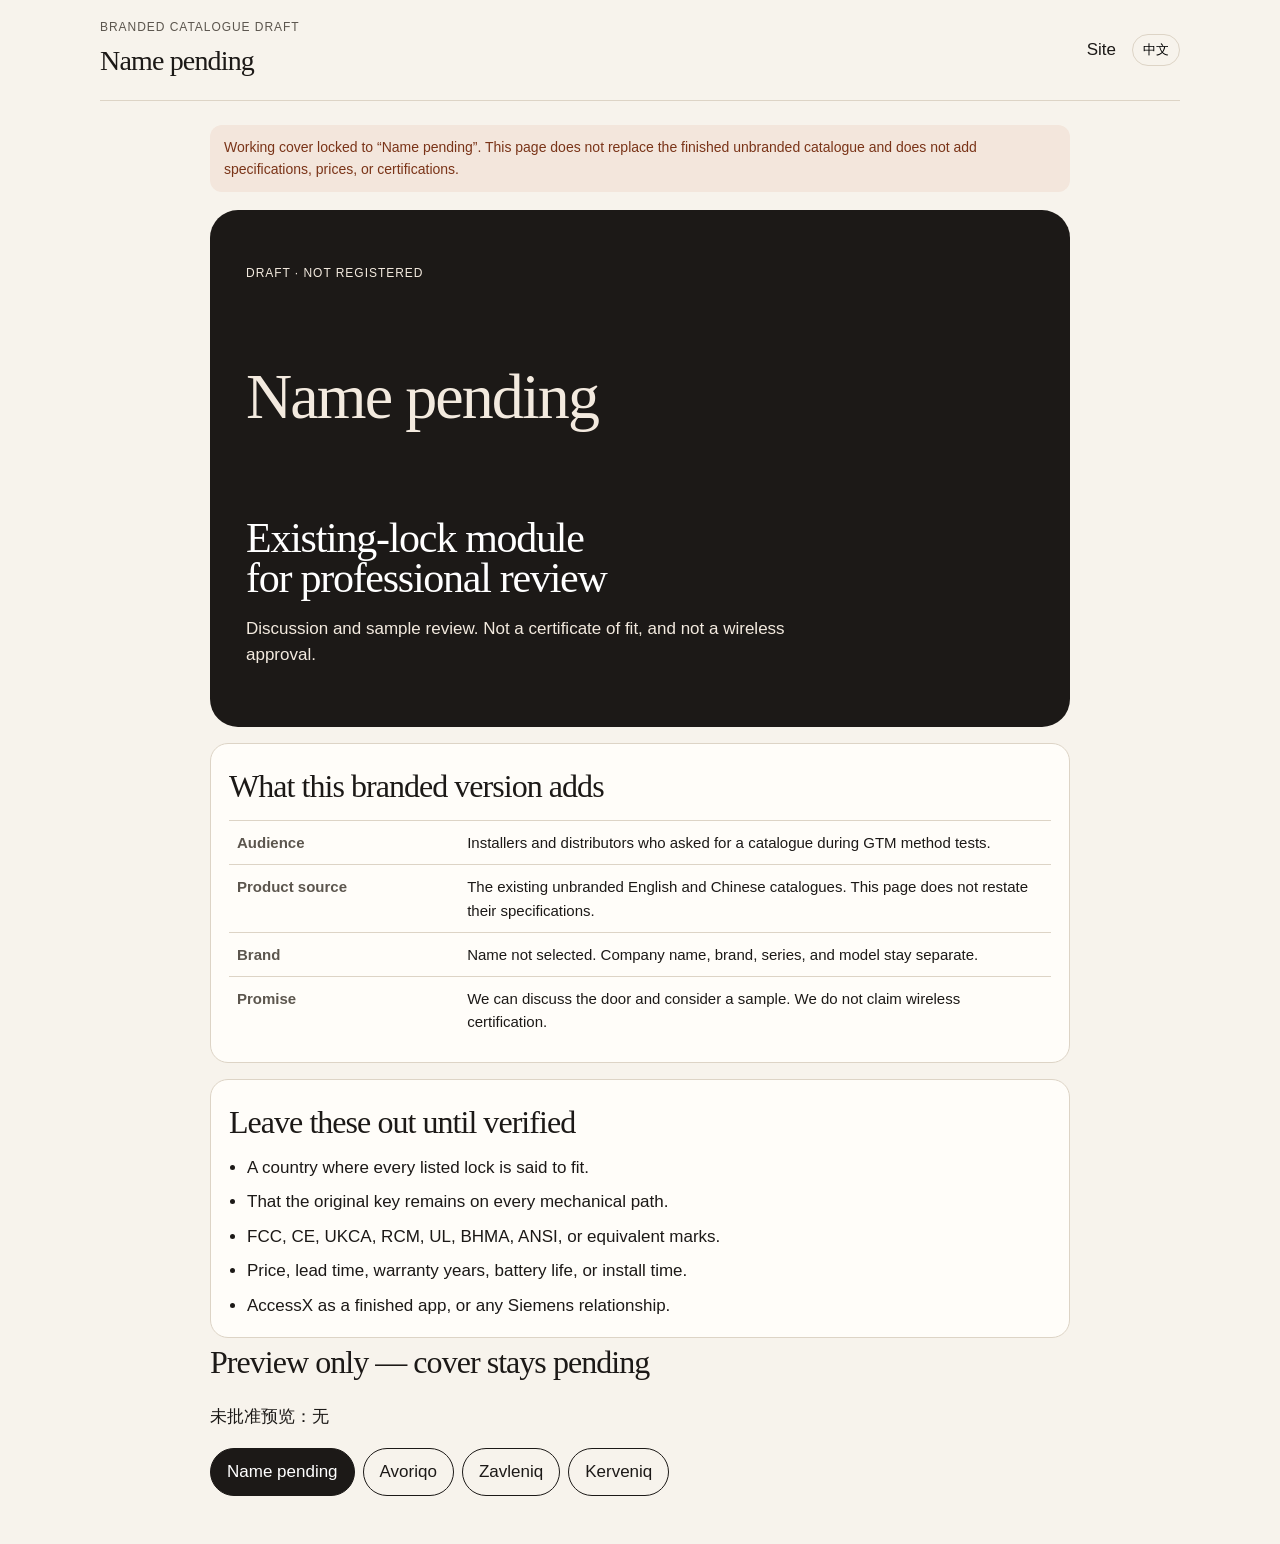
==== 60_website/catalog.html @ 026b2df5 "S10: 工作分支留档总览、品牌草稿和网站，不合并 main 把尚未入库的导航、候选名和问法抽取步骤提交到当前分支。网站草稿 5 个文件一并入库。不改默认分支。  Co-authored-by: ar" ====
<!DOCTYPE html>
<html lang="en" data-lang="en">
<head>
  <meta charset="utf-8">
  <meta name="viewport" content="width=device-width, initial-scale=1">
  <title>Branded catalogue draft</title>
  <link rel="stylesheet" href="styles.css">
</head>
<body>
  <header class="wrap top no-print">
    <a class="brand-lockup" href="index.html">
      <span class="eyebrow en">Branded catalogue draft</span>
      <span class="eyebrow zh">品牌目录草稿</span>
      <span class="wordmark" id="wordmark">Name pending</span>
    </a>
    <nav>
      <a href="index.html"><span class="en">Site</span><span class="zh">网站</span></a>
      <button class="lang" type="button" id="lang">中文</button>
    </nav>
  </header>

  <main class="catalog">
    <p class="banner no-print">
      <span class="en">Working cover locked to “Name pending”. This page does not replace the finished unbranded catalogue and does not add specifications, prices, or certifications.</span>
      <span class="zh">本版封面锁定为“Name pending”。本页不替换已完成的无品牌目录，也不新增规格、价格或认证。</span>
    </p>

    <section class="cover">
      <div>
        <p class="eyebrow">Draft · not registered</p>
        <p class="wordmark" id="cover-mark">Name pending</p>
      </div>
      <div>
        <h1 class="en" style="font-size:42px">Existing-lock module<br>for professional review</h1>
        <h1 class="zh" style="font-size:42px">现有门锁加装模组<br>供专业评估</h1>
        <p class="en">Discussion and sample review. Not a certificate of fit, and not a wireless approval.</p>
        <p class="zh">用于讨论和样品评估。不是适配证书，也不是无线认证。</p>
      </div>
    </section>

    <section class="sheet page">
      <h2 class="en">What this branded version adds</h2>
      <h2 class="zh">品牌版增加什么</h2>
      <table>
        <tr>
          <th class="en">Audience</th><th class="zh">受众</th>
          <td class="en">Installers and distributors who asked for a catalogue during GTM method tests.</td>
          <td class="zh">在 GTM 方法测试中索取过目录的安装商和分销。</td>
        </tr>
        <tr>
          <th class="en">Product source</th><th class="zh">产品来源</th>
          <td class="en">The existing unbranded English and Chinese catalogues. This page does not restate their specifications.</td>
          <td class="zh">已完成的无品牌英、中目录。本页不重写其中的规格。</td>
        </tr>
        <tr>
          <th class="en">Brand</th><th class="zh">品牌</th>
          <td class="en">Name not selected. Company name, brand, series, and model stay separate.</td>
          <td class="zh">名字未选定。公司名、品牌、系列和型号仍分开。</td>
        </tr>
        <tr>
          <th class="en">Promise</th><th class="zh">承诺</th>
          <td class="en">We can discuss the door and consider a sample. We do not claim wireless certification.</td>
          <td class="zh">可以讨论这扇门，并考虑样品。不声称无线认证。</td>
        </tr>
      </table>
    </section>

    <section class="sheet page">
      <h2 class="en">Leave these out until verified</h2>
      <h2 class="zh">核实前不要写</h2>
      <ul class="no-list">
        <li class="en">A country where every listed lock is said to fit.</li>
        <li class="zh">声称某个国家的所列锁型全部适用。</li>
        <li class="en">That the original key remains on every mechanical path.</li>
        <li class="zh">所有机械路径都保留原钥匙。</li>
        <li class="en">FCC, CE, UKCA, RCM, UL, BHMA, ANSI, or equivalent marks.</li>
        <li class="zh">FCC、CE、UKCA、RCM、UL、BHMA、ANSI 或同等标志。</li>
        <li class="en">Price, lead time, warranty years, battery life, or install time.</li>
        <li class="zh">价格、交期、质保年限、续航或安装时长。</li>
        <li class="en">AccessX as a finished app, or any Siemens relationship.</li>
        <li class="zh">把 AccessX 写成成品 App，或写成与西门子的关系。</li>
      </ul>
    </section>

    <section class="no-print">
      <h2 class="en">Preview only — cover stays pending</h2>
      <h2 class="zh">只供预览，封面仍未定</h2>
      <p id="preview-line">未批准预览：无</p>
      <div class="choices" id="choices">
        <button class="choice" type="button" data-brand="pending" aria-pressed="true">Name pending</button>
        <button class="choice" type="button" data-brand="avoriqo">Avoriqo</button>
        <button class="choice" type="button" data-brand="zavleniq">Zavleniq</button>
        <button class="choice" type="button" data-brand="kerveniq">Kerveniq</button>
      </div>
    </section>
  </main>
  <script src="site.js"></script>
</body>
</html>
---- 60_website/styles.css ----
:root {
  --ink: #1c1917;
  --muted: #5c564e;
  --line: #ddd4c6;
  --paper: #f7f3ec;
  --card: #fffdf9;
  --copper: #8d4b2d;
  --copper-soft: #f3e6dc;
  --warn: #7a3418;
  --shadow: 0 18px 40px rgba(28, 25, 23, 0.06);
  --serif: "Iowan Old Style", "Palatino Linotype", Palatino, Georgia, serif;
  --sans: "Avenir Next", "Segoe UI", "PingFang SC", "Noto Sans SC", sans-serif;
}

* { box-sizing: border-box; }
html { scroll-behavior: smooth; }
body {
  margin: 0;
  color: var(--ink);
  background: var(--paper);
  font-family: var(--sans);
  font-size: 17px;
  line-height: 1.55;
}
a { color: var(--copper); }
img { max-width: 100%; }

.wrap { width: min(1080px, calc(100% - 32px)); margin: 0 auto; }
.top {
  display: flex;
  justify-content: space-between;
  gap: 16px;
  align-items: center;
  padding: 18px 0;
  border-bottom: 1px solid var(--line);
}
.brand-lockup { display: flex; flex-direction: column; gap: 2px; text-decoration: none; color: inherit; }
.wordmark { font-family: var(--serif); font-size: 28px; letter-spacing: -0.03em; }
.eyebrow { color: var(--muted); font-size: 12px; letter-spacing: 0.08em; text-transform: uppercase; }
nav { display: flex; gap: 16px; align-items: center; flex-wrap: wrap; }
nav a { text-decoration: none; color: var(--ink); }
.lang { border: 1px solid var(--line); background: transparent; border-radius: 999px; padding: 6px 10px; cursor: pointer; }

.banner, .draft-note {
  background: var(--copper-soft);
  color: var(--warn);
  border-radius: 12px;
  padding: 12px 14px;
  margin: 18px 0;
  font-size: 14px;
}
.hero { display: grid; grid-template-columns: 1.3fr 0.7fr; gap: 28px; padding: 36px 0 18px; }
h1, h2, h3 { font-family: var(--serif); font-weight: 500; letter-spacing: -0.03em; }
h1 { font-size: clamp(40px, 6vw, 68px); line-height: 0.96; margin: 8px 0 14px; }
h2 { font-size: 32px; margin: 0 0 8px; }
.lede { font-size: 19px; max-width: 42rem; }
.actions { display: flex; gap: 10px; flex-wrap: wrap; margin-top: 18px; }
.button, button.choice {
  border-radius: 999px;
  padding: 10px 16px;
  text-decoration: none;
  border: 1px solid var(--ink);
  color: var(--ink);
  background: transparent;
  cursor: pointer;
  font: inherit;
}
.button.solid, button.choice[aria-pressed="true"] { background: var(--ink); color: white; }

.glyph {
  background: var(--card);
  border: 1px solid var(--line);
  border-radius: 28px;
  min-height: 280px;
  box-shadow: var(--shadow);
  display: grid;
  place-items: center;
  position: relative;
}
.glyph svg { width: min(220px, 70%); height: auto; }
.glyph figcaption { position: absolute; left: 16px; bottom: 14px; color: var(--muted); font-size: 12px; }

.grid { display: grid; grid-template-columns: repeat(3, 1fr); gap: 14px; padding: 10px 0 28px; }
.card, .sheet {
  background: var(--card);
  border: 1px solid var(--line);
  border-radius: 18px;
  padding: 18px;
}
.card h3 { margin-top: 0; }
.no-list { margin: 0; padding-left: 18px; }
.no-list li + li { margin-top: 8px; }

.choices { display: flex; gap: 8px; flex-wrap: wrap; margin: 12px 0 18px; }
footer { border-top: 1px solid var(--line); color: var(--muted); font-size: 13px; padding: 22px 0 40px; }

.catalog { width: min(860px, calc(100% - 32px)); margin: 24px auto 48px; }
.cover {
  background: var(--ink);
  color: white;
  border-radius: 28px;
  padding: 42px 36px;
  min-height: 420px;
  display: flex;
  flex-direction: column;
  justify-content: space-between;
}
.cover .wordmark { font-size: 64px; }
.cover p { max-width: 36rem; color: #f3eadf; }
.page { margin-top: 16px; }
table { width: 100%; border-collapse: collapse; font-size: 15px; }
th, td { text-align: left; vertical-align: top; border-top: 1px solid var(--line); padding: 10px 8px; }
th { color: var(--muted); font-weight: 600; width: 28%; }

[data-lang="en"] .zh, [data-lang="zh"] .en { display: none; }

@media (max-width: 800px) {
  .hero, .grid { grid-template-columns: 1fr; }
  .cover .wordmark { font-size: 46px; }
}
@media print {
  .top, .banner, .choices, footer, .no-print { display: none !important; }
  body { background: white; }
  .cover, .sheet { break-inside: avoid; box-shadow: none; }
}
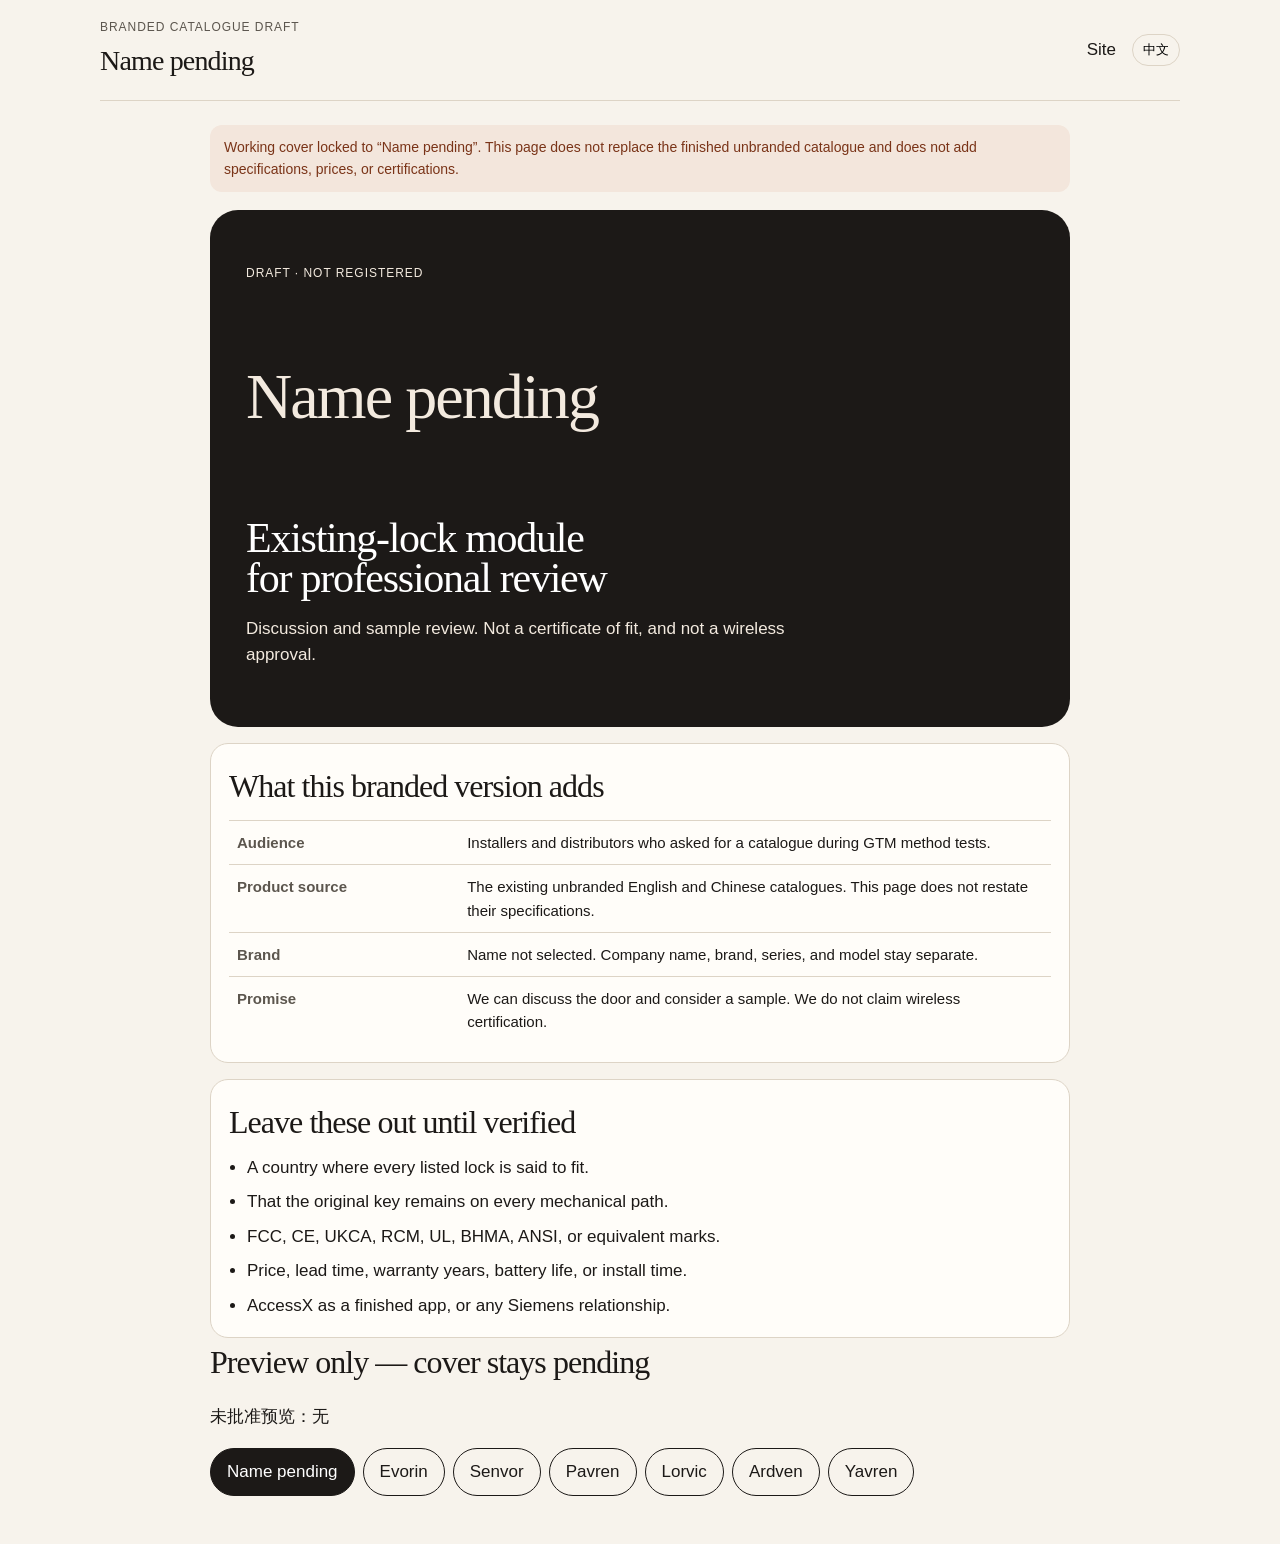
==== commit a477f4ce: "S10: 中文文件名改为英文，只留在工作分支 Diff 里的 Unknown file 是中文文件名。改成英文名并记下不合并进 main。三个旧候选已否，封面仍未选定。  Co-authored-by" ====
--- a/60_website/catalog.html
+++ b/60_website/catalog.html
@@ -88,9 +88,12 @@
       <p id="preview-line">未批准预览：无</p>
       <div class="choices" id="choices">
         <button class="choice" type="button" data-brand="pending" aria-pressed="true">Name pending</button>
-        <button class="choice" type="button" data-brand="avoriqo">Avoriqo</button>
-        <button class="choice" type="button" data-brand="zavleniq">Zavleniq</button>
-        <button class="choice" type="button" data-brand="kerveniq">Kerveniq</button>
+        <button class="choice" type="button" data-brand="evorin">Evorin</button>
+        <button class="choice" type="button" data-brand="senvor">Senvor</button>
+        <button class="choice" type="button" data-brand="pavren">Pavren</button>
+        <button class="choice" type="button" data-brand="lorvic">Lorvic</button>
+        <button class="choice" type="button" data-brand="ardven">Ardven</button>
+        <button class="choice" type="button" data-brand="yavren">Yavren</button>
       </div>
     </section>
   </main>
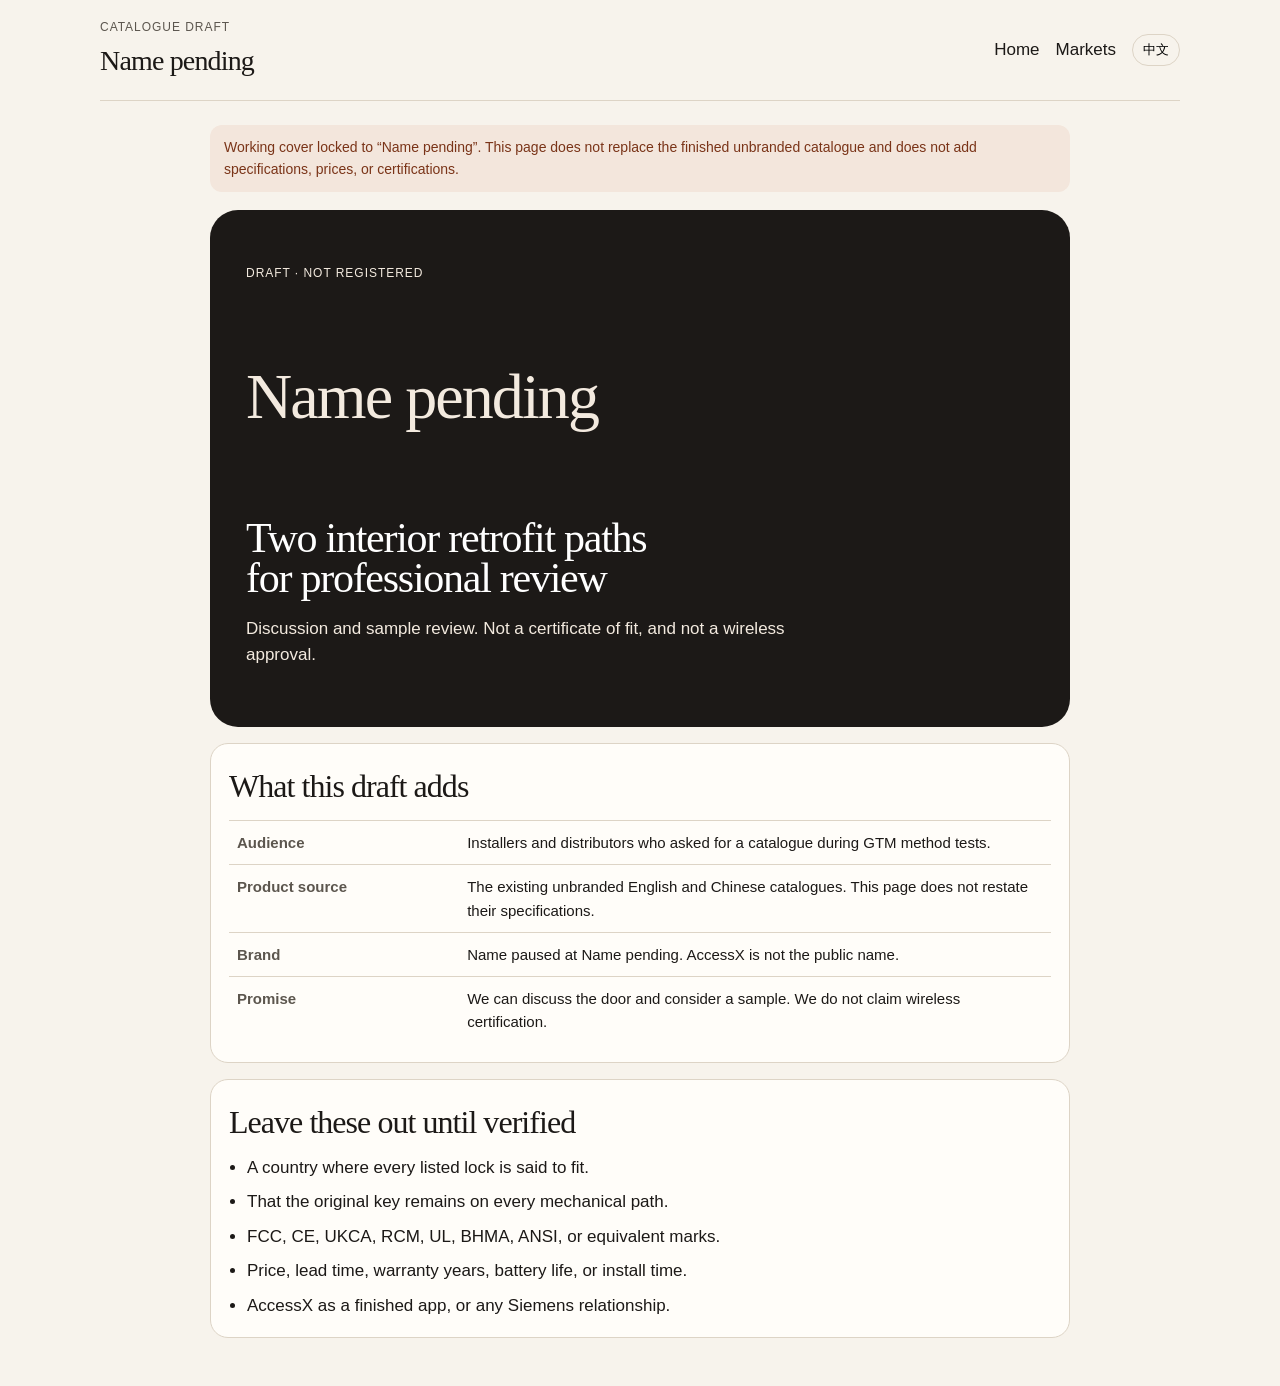
==== commit e2cefd04: "S10: 目录句子核对后瘦身，只留在工作分支 两份英中目录的工具文本已对照安装商页。冲突旧断言改由目录覆盖，星号目标不升格。不合并 main。  Co-authored-by: arena-agent" ====
--- a/60_website/catalog.html
+++ b/60_website/catalog.html
@@ -3,18 +3,19 @@
 <head>
   <meta charset="utf-8">
   <meta name="viewport" content="width=device-width, initial-scale=1">
-  <title>Branded catalogue draft</title>
+  <title>Catalogue draft — Name pending</title>
   <link rel="stylesheet" href="styles.css">
 </head>
 <body>
   <header class="wrap top no-print">
     <a class="brand-lockup" href="index.html">
-      <span class="eyebrow en">Branded catalogue draft</span>
-      <span class="eyebrow zh">品牌目录草稿</span>
+      <span class="eyebrow en">Catalogue draft</span>
+      <span class="eyebrow zh">目录草稿</span>
       <span class="wordmark" id="wordmark">Name pending</span>
     </a>
     <nav>
-      <a href="index.html"><span class="en">Site</span><span class="zh">网站</span></a>
+      <a href="index.html"><span class="en">Home</span><span class="zh">首页</span></a>
+      <a href="markets.html"><span class="en">Markets</span><span class="zh">市场</span></a>
       <button class="lang" type="button" id="lang">中文</button>
     </nav>
   </header>
@@ -31,16 +32,16 @@
         <p class="wordmark" id="cover-mark">Name pending</p>
       </div>
       <div>
-        <h1 class="en" style="font-size:42px">Existing-lock module<br>for professional review</h1>
-        <h1 class="zh" style="font-size:42px">现有门锁加装模组<br>供专业评估</h1>
+        <h1 class="en" style="font-size:42px">Two interior retrofit paths<br>for professional review</h1>
+        <h1 class="zh" style="font-size:42px">两条室内改装路径<br>供专业评估</h1>
         <p class="en">Discussion and sample review. Not a certificate of fit, and not a wireless approval.</p>
         <p class="zh">用于讨论和样品评估。不是适配证书，也不是无线认证。</p>
       </div>
     </section>
 
     <section class="sheet page">
-      <h2 class="en">What this branded version adds</h2>
-      <h2 class="zh">品牌版增加什么</h2>
+      <h2 class="en">What this draft adds</h2>
+      <h2 class="zh">这一版增加什么</h2>
       <table>
         <tr>
           <th class="en">Audience</th><th class="zh">受众</th>
@@ -54,8 +55,8 @@
         </tr>
         <tr>
           <th class="en">Brand</th><th class="zh">品牌</th>
-          <td class="en">Name not selected. Company name, brand, series, and model stay separate.</td>
-          <td class="zh">名字未选定。公司名、品牌、系列和型号仍分开。</td>
+          <td class="en">Name paused at Name pending. AccessX is not the public name.</td>
+          <td class="zh">名字暂停在 Name pending。AccessX 不是对外名字。</td>
         </tr>
         <tr>
           <th class="en">Promise</th><th class="zh">承诺</th>
@@ -82,20 +83,7 @@
       </ul>
     </section>
 
-    <section class="no-print">
-      <h2 class="en">Preview only — cover stays pending</h2>
-      <h2 class="zh">只供预览，封面仍未定</h2>
-      <p id="preview-line">未批准预览：无</p>
-      <div class="choices" id="choices">
-        <button class="choice" type="button" data-brand="pending" aria-pressed="true">Name pending</button>
-        <button class="choice" type="button" data-brand="evorin">Evorin</button>
-        <button class="choice" type="button" data-brand="senvor">Senvor</button>
-        <button class="choice" type="button" data-brand="pavren">Pavren</button>
-        <button class="choice" type="button" data-brand="lorvic">Lorvic</button>
-        <button class="choice" type="button" data-brand="ardven">Ardven</button>
-        <button class="choice" type="button" data-brand="yavren">Yavren</button>
-      </div>
-    </section>
+
   </main>
   <script src="site.js"></script>
 </body>
--- a/60_website/styles.css
+++ b/60_website/styles.css
@@ -92,6 +92,19 @@
 .no-list li + li { margin-top: 8px; }
 
 .choices { display: flex; gap: 8px; flex-wrap: wrap; margin: 12px 0 18px; }
+.market-list { display: grid; gap: 12px; margin: 8px 0 28px; }
+.market {
+  display: grid;
+  grid-template-columns: 72px 1fr;
+  gap: 14px;
+  background: var(--card);
+  border: 1px solid var(--line);
+  border-radius: 18px;
+  padding: 16px 18px;
+}
+.market b { font-family: var(--serif); font-size: 28px; color: var(--copper); }
+.market h3 { margin: 0 0 4px; }
+.market p { margin: 0; color: var(--muted); }
 footer { border-top: 1px solid var(--line); color: var(--muted); font-size: 13px; padding: 22px 0 40px; }
 
 .catalog { width: min(860px, calc(100% - 32px)); margin: 24px auto 48px; }
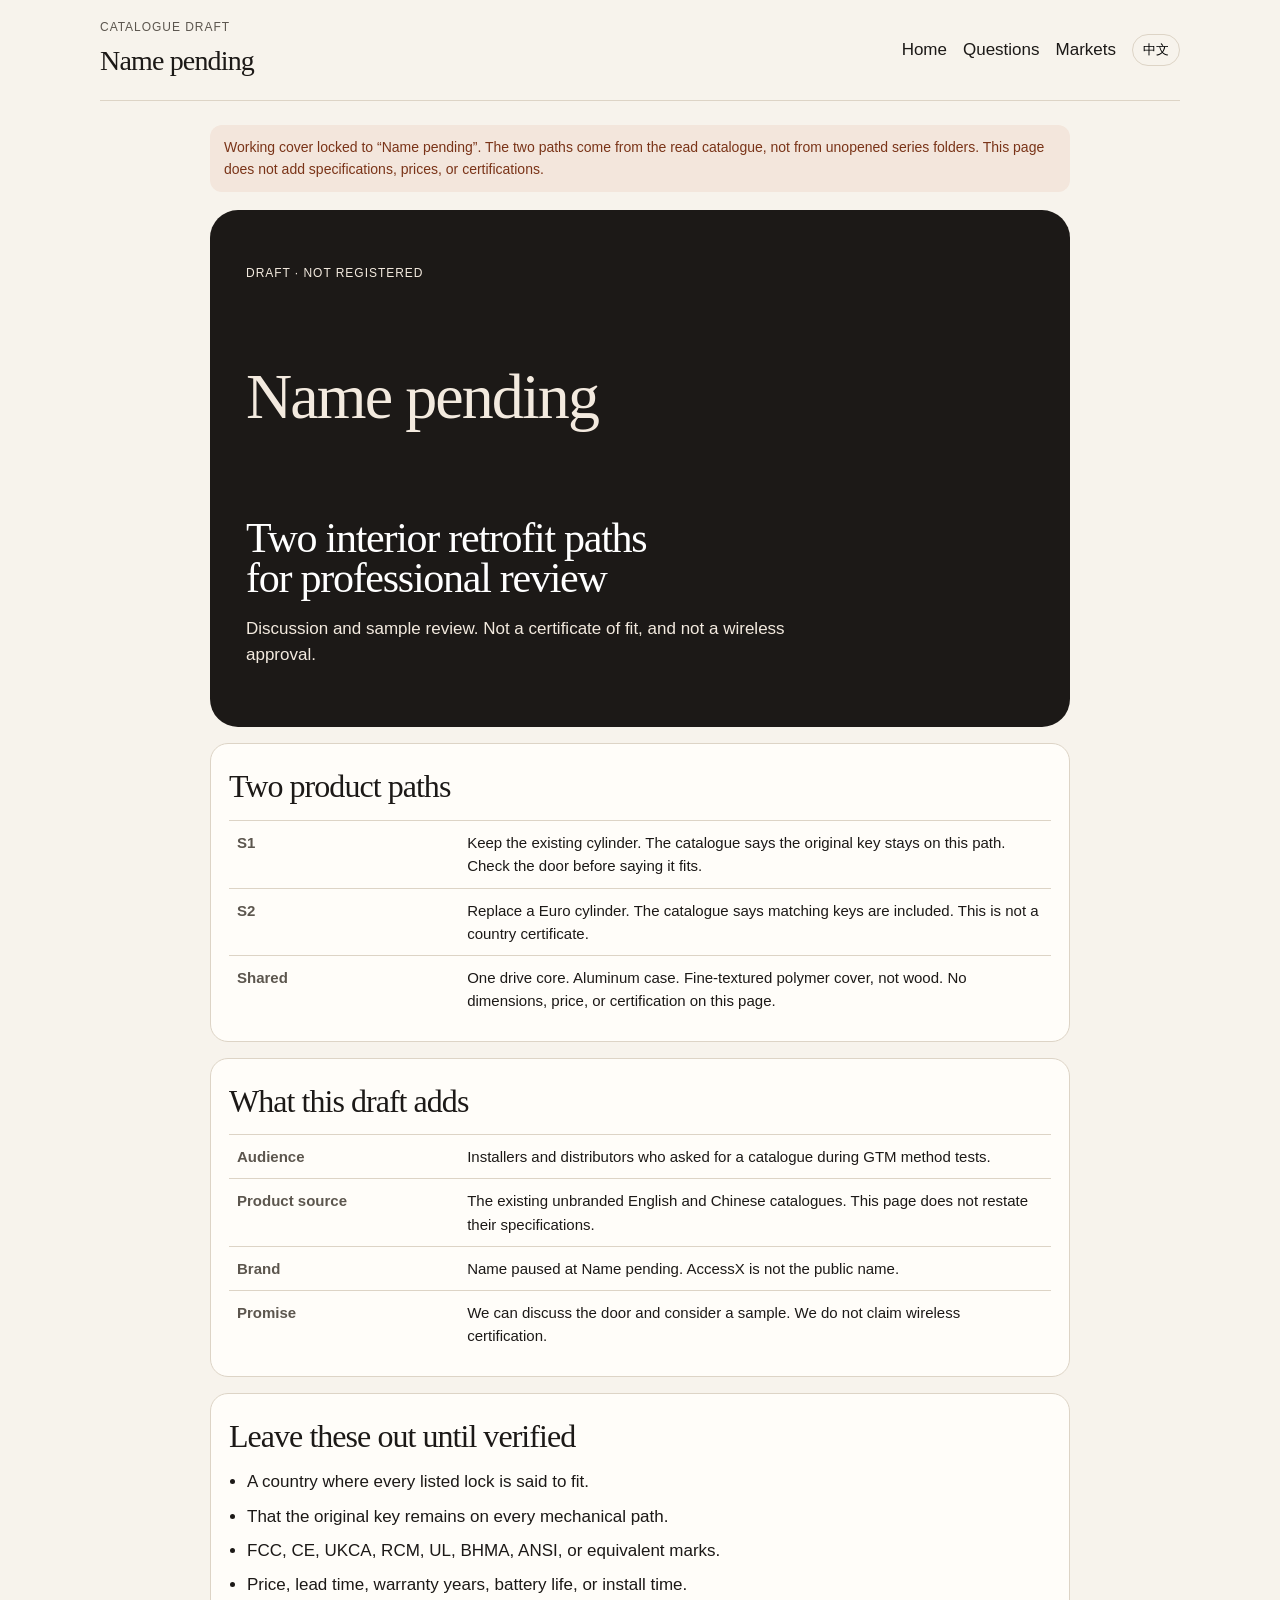
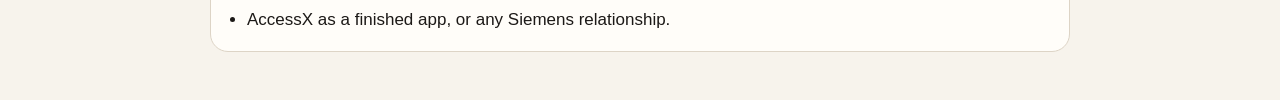
==== commit 85c50564: "S10: 记下线索画像边界和 20 问，只提交工作分支，不碰 main Co-authored-by: arena-agent <297053741+arena-agent@users.noreply" ====
--- a/60_website/catalog.html
+++ b/60_website/catalog.html
@@ -15,6 +15,7 @@
     </a>
     <nav>
       <a href="index.html"><span class="en">Home</span><span class="zh">首页</span></a>
+      <a href="questions.html"><span class="en">Questions</span><span class="zh">问题</span></a>
       <a href="markets.html"><span class="en">Markets</span><span class="zh">市场</span></a>
       <button class="lang" type="button" id="lang">中文</button>
     </nav>
@@ -22,8 +23,8 @@
 
   <main class="catalog">
     <p class="banner no-print">
-      <span class="en">Working cover locked to “Name pending”. This page does not replace the finished unbranded catalogue and does not add specifications, prices, or certifications.</span>
-      <span class="zh">本版封面锁定为“Name pending”。本页不替换已完成的无品牌目录，也不新增规格、价格或认证。</span>
+      <span class="en">Working cover locked to “Name pending”. The two paths come from the read catalogue, not from unopened series folders. This page does not add specifications, prices, or certifications.</span>
+      <span class="zh">本版封面锁定为“Name pending”。两条路径来自已读目录，不来自未打开的系列夹。本页不新增规格、价格或认证。</span>
     </p>
 
     <section class="cover">
@@ -37,6 +38,28 @@
         <p class="en">Discussion and sample review. Not a certificate of fit, and not a wireless approval.</p>
         <p class="zh">用于讨论和样品评估。不是适配证书，也不是无线认证。</p>
       </div>
+    </section>
+
+    <section class="sheet page" id="series">
+      <h2 class="en">Two product paths</h2>
+      <h2 class="zh">两条产品路径</h2>
+      <table>
+        <tr>
+          <th>S1</th>
+          <td class="en">Keep the existing cylinder. The catalogue says the original key stays on this path. Check the door before saying it fits.</td>
+          <td class="zh">保留现有锁芯。目录写这条路径保留原钥匙。说适用之前先核对这扇门。</td>
+        </tr>
+        <tr>
+          <th>S2</th>
+          <td class="en">Replace a Euro cylinder. The catalogue says matching keys are included. This is not a country certificate.</td>
+          <td class="zh">更换欧标锁芯。目录写随附匹配钥匙。这不是国家证书。</td>
+        </tr>
+        <tr>
+          <th class="en">Shared</th><th class="zh">共用</th>
+          <td class="en">One drive core. Aluminum case. Fine-textured polymer cover, not wood. No dimensions, price, or certification on this page.</td>
+          <td class="zh">一个驱动核心。铝壳。细密纹理聚合物面盖，不是木材。本页不写尺寸、价格或认证。</td>
+        </tr>
+      </table>
     </section>
 
     <section class="sheet page">
--- a/60_website/styles.css
+++ b/60_website/styles.css
@@ -81,6 +81,10 @@
 .glyph figcaption { position: absolute; left: 16px; bottom: 14px; color: var(--muted); font-size: 12px; }
 
 .grid { display: grid; grid-template-columns: repeat(3, 1fr); gap: 14px; padding: 10px 0 28px; }
+.grid.two { grid-template-columns: 1fr 1fr; }
+.qa { display: grid; gap: 12px; margin: 8px 0 28px; }
+.qa h3 { font-size: 22px; margin: 6px 0; }
+.qa p { margin: 0; }
 .card, .sheet {
   background: var(--card);
   border: 1px solid var(--line);
